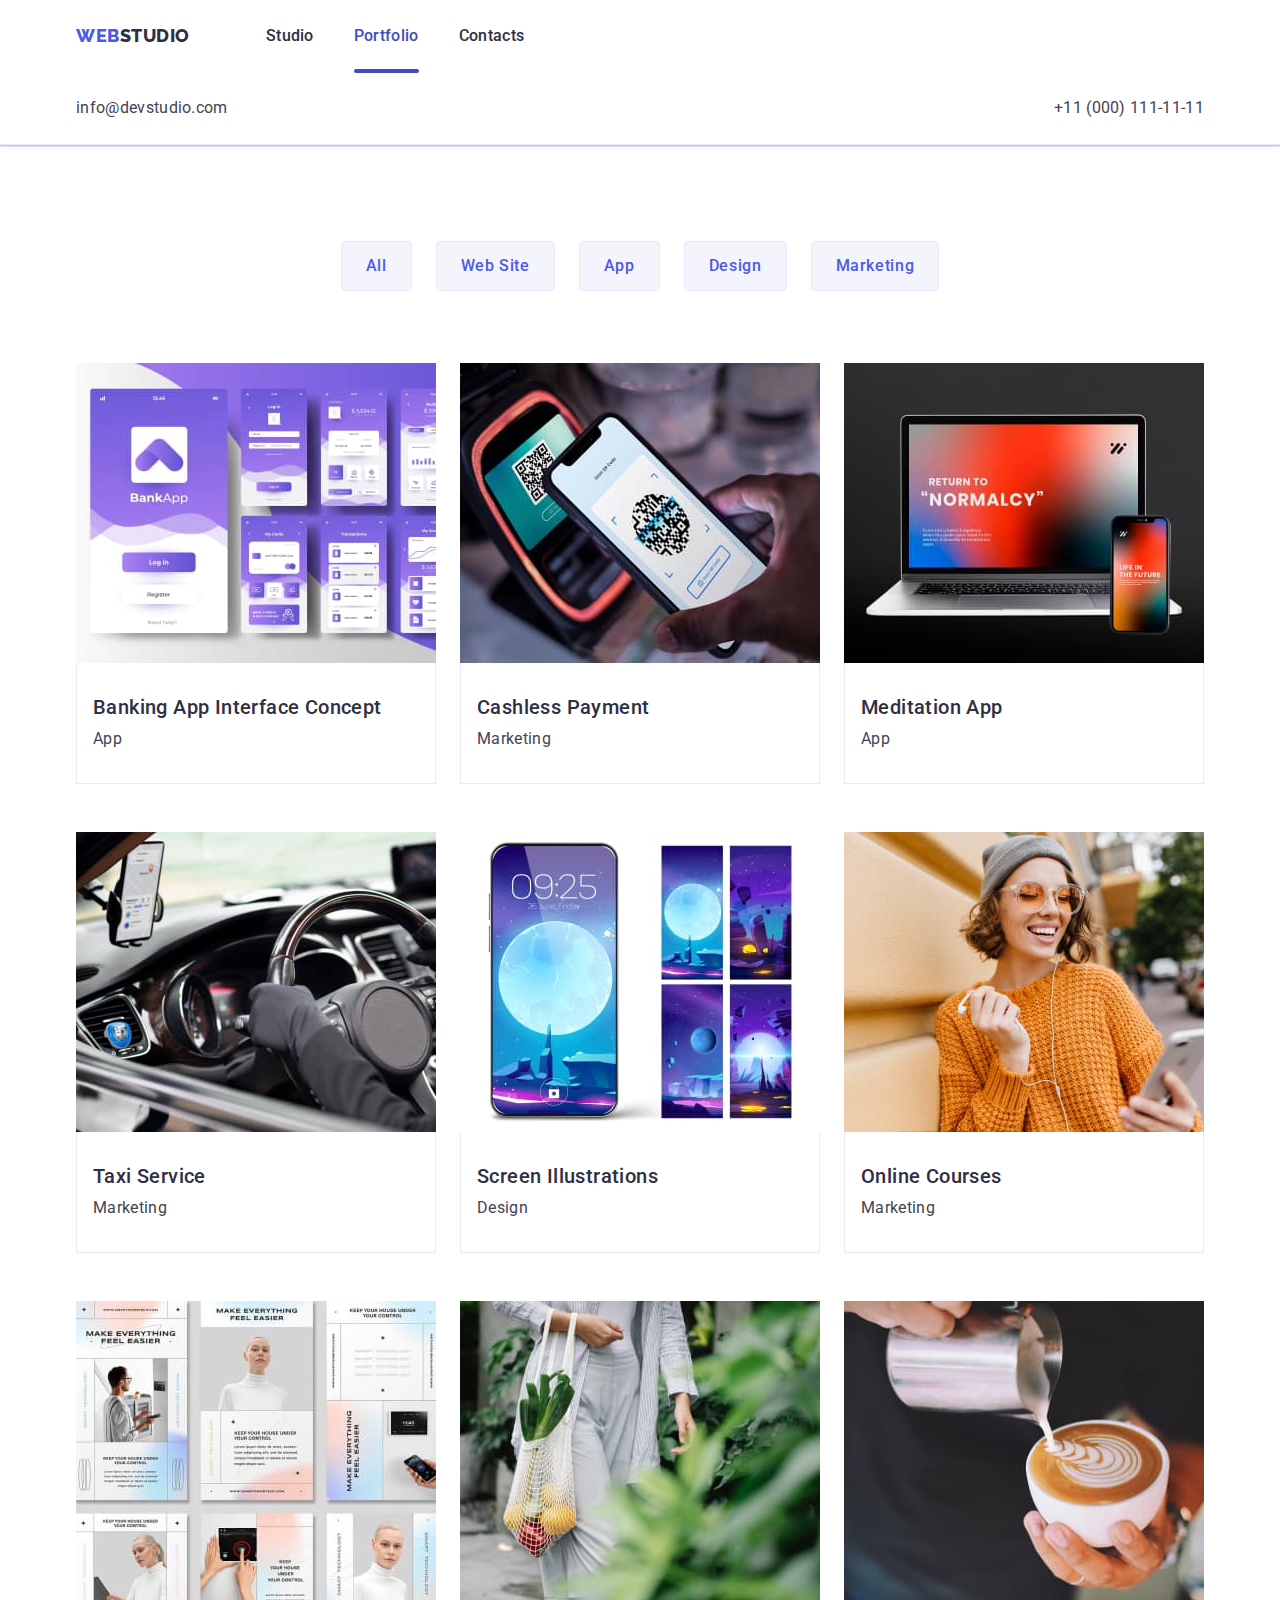
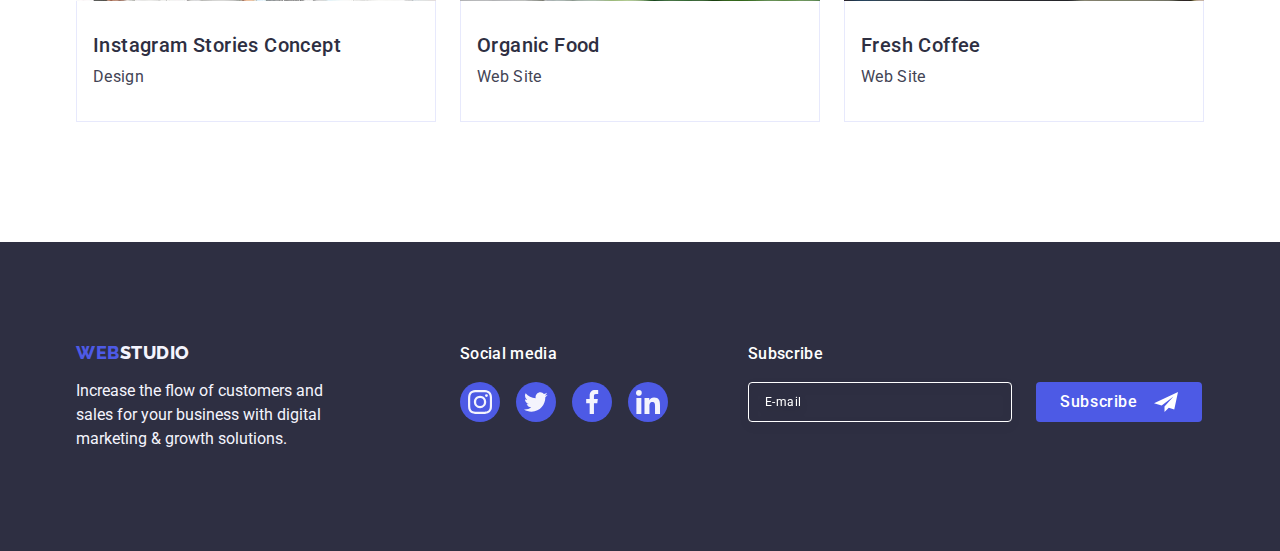
==== portfolio.html @ 95a36dfa "Initial commit" ====
<!DOCTYPE html>
<html lang="en">
  <head>
    <meta charset="UTF-8" />
    <meta http-equiv="X-UA-Compatible" content="IE=edge" />
    <meta name="viewport" content="width=device-width, initial-scale=1.0" />
    <link
      href="https://fonts.googleapis.com/css2?family=Raleway:wght@800&family=Roboto:wght@400;500;700;900&display=swap"
      rel="stylesheet"
    />
    <link
      rel="stylesheet"
      href="https://cdnjs.cloudflare.com/ajax/libs/modern-normalize/1.0.0/modern-normalize.min.css"
    />
    <link rel="stylesheet" href="./css/styles.css" />

    <title>Document</title>
  </head>
  <body>
    <header class="page-header">
      <div class="container flex-container">
        <nav class="navigation">
          <a href="./index.html" class="logo link"
            >Web<span class="logo-second-part">Studio</span></a
          >
          <ul class="menu list">
            <li>
              <a class="menu-item link" href="./index.html">Studio</a>
            </li>
            <li>
              <a
                href="./portfolio.html"
                class="menu-item link menu-item-current-page"
                >Portfolio</a
              >
            </li>
            <li>
              <a href="" class="menu-item link">Contacts</a>
            </li>
          </ul>
        </nav>
        <address class="address">
          <ul class="address-list list">
            <li>
              <a href="mailto:info@devstudio.com" class="contacts link"
                >info@devstudio.com</a
              >
            </li>
            <li>
              <a href="tel:+110001111111" class="contacts link"
                >+11 (000) 111-11-11</a
              >
            </li>
          </ul>
        </address>
      </div>
    </header>

    <main>
      <!-- Filter -->
      <section class="section porfolio-section">
        <div class="container">
          <h1 hidden>Filter</h1>

          <ul class="list filter">
            <li class="filter-item">
              <button type="button" class="filter-button button">All</button>
            </li>
            <li>
              <button type="button" class="filter-button button">
                Web Site
              </button>
            </li>
            <li>
              <button type="button" class="filter-button button">App</button>
            </li>
            <li>
              <button type="button" class="filter-button button">Design</button>
            </li>
            <li>
              <button type="button" class="filter-button button">
                Marketing
              </button>
            </li>
          </ul>

          <!-- Portfolio cards -->

          <ul class="list portfolio-list">
            <li class="portfolio-list-item">
              <a href="" class="link portfolio-list-link">
                <div class="porfolio-image-container">
                  <img
                    src="./images/portfolio-example1.jpg"
                    alt="Banking App Interface Concept"
                    width="360"
                  />

                  <p class="card-overlay">
                    14 Stylish and User-Friendly App Design Concepts · Task
                    Manager App · Calorie Tracker App · Exotic Fruit Ecommerce
                    App · Cloud Storage App
                  </p>
                </div>

                <div class="portfolio-item-container">
                  <h2 class="paragraph-name portfolio-card-name">
                    Banking App Interface Concept
                  </h2>
                  <p class="paragraph-text portfolio-card-text">App</p>
                </div>
              </a>
            </li>

            <li class="portfolio-list-item">
              <a href="" class="link portfolio-list-link">
                <div class="porfolio-image-container">
                  <img
                    src="./images/portfolio-example2.jpg"
                    alt="Cashless Payment"
                    width="360"
                  />
                  <p class="card-overlay">
                    14 Stylish and User-Friendly App Design Concepts · Task
                    Manager App · Calorie Tracker App · Exotic Fruit Ecommerce
                    App · Cloud Storage App
                  </p>
                </div>

                <div class="portfolio-item-container">
                  <h2 class="paragraph-name portfolio-card-name">
                    Cashless Payment
                  </h2>
                  <p class="paragraph-text portfolio-card-text">Marketing</p>
                </div>
              </a>
            </li>

            <li class="portfolio-list-item">
              <a href="" class="link portfolio-list-link">
                <div class="porfolio-image-container">
                  <img
                    src="./images/portfolio-example3.jpg"
                    alt="Meditation App"
                    width="360"
                  />
                  <p class="card-overlay">
                    14 Stylish and User-Friendly App Design Concepts · Task
                    Manager App · Calorie Tracker App · Exotic Fruit Ecommerce
                    App · Cloud Storage App
                  </p>
                </div>

                <div class="portfolio-item-container">
                  <h2 class="paragraph-name portfolio-card-name">
                    Meditation App
                  </h2>
                  <p class="paragraph-text portfolio-card-text">App</p>
                </div></a
              >
            </li>

            <li class="portfolio-list-item">
              <a href="" class="link portfolio-list-link">
                <div class="porfolio-image-container">
                  <img
                    src="./images/portfolio-example4.jpg"
                    alt="Taxi Service"
                    width="360"
                  />

                  <p class="card-overlay">
                    14 Stylish and User-Friendly App Design Concepts · Task
                    Manager App · Calorie Tracker App · Exotic Fruit Ecommerce
                    App · Cloud Storage App
                  </p>
                </div>

                <div class="portfolio-item-container">
                  <h2 class="paragraph-name portfolio-card-name">
                    Taxi Service
                  </h2>
                  <p class="paragraph-text portfolio-card-text">Marketing</p>
                </div></a
              >
            </li>

            <li class="portfolio-list-item">
              <a href="" class="link portfolio-list-link">
                <div class="porfolio-image-container">
                  <img
                    src="./images/portfolio-example5.jpg"
                    alt="Screen Illustrations"
                    width="360"
                  />
                  <p class="card-overlay">
                    14 Stylish and User-Friendly App Design Concepts · Task
                    Manager App · Calorie Tracker App · Exotic Fruit Ecommerce
                    App · Cloud Storage App
                  </p>
                </div>
                <div class="portfolio-item-container">
                  <h2 class="paragraph-name portfolio-card-name">
                    Screen Illustrations
                  </h2>
                  <p class="paragraph-text portfolio-card-text">Design</p>
                </div></a
              >
            </li>

            <li class="portfolio-list-item">
              <a href="" class="link portfolio-list-link">
                <div class="porfolio-image-container">
                  <img
                    src="./images/portfolio-example6.jpg"
                    alt="Online Courses"
                    width="360"
                  />
                  <p class="card-overlay">
                    14 Stylish and User-Friendly App Design Concepts · Task
                    Manager App · Calorie Tracker App · Exotic Fruit Ecommerce
                    App · Cloud Storage App
                  </p>
                </div>
                <div class="portfolio-item-container">
                  <h2 class="paragraph-name portfolio-card-name">
                    Online Courses
                  </h2>
                  <p class="paragraph-text portfolio-card-text">Marketing</p>
                </div></a
              >
            </li>

            <li class="portfolio-list-item">
              <a href="" class="link portfolio-list-link">
                <div class="porfolio-image-container">
                  <img
                    src="./images/portfolio-example7.jpg"
                    alt="Instagram Stories Concept"
                    width="360"
                  />
                  <p class="card-overlay">
                    14 Stylish and User-Friendly App Design Concepts · Task
                    Manager App · Calorie Tracker App · Exotic Fruit Ecommerce
                    App · Cloud Storage App
                  </p>
                </div>
                <div class="portfolio-item-container">
                  <h2 class="paragraph-name portfolio-card-name">
                    Instagram Stories Concept
                  </h2>
                  <p class="paragraph-text portfolio-card-text">Design</p>
                </div></a
              >
            </li>

            <li class="portfolio-list-item">
              <a href="" class="link portfolio-list-link">
                <div class="porfolio-image-container">
                  <img
                    src="./images/portfolio-example8.jpg"
                    alt="Organic Food"
                    width="360"
                  />
                  <p class="card-overlay">
                    14 Stylish and User-Friendly App Design Concepts · Task
                    Manager App · Calorie Tracker App · Exotic Fruit Ecommerce
                    App · Cloud Storage App
                  </p>
                </div>
                <div class="portfolio-item-container">
                  <h2 class="paragraph-name portfolio-card-name">
                    Organic Food
                  </h2>
                  <p class="paragraph-text portfolio-card-text">Web Site</p>
                </div></a
              >
            </li>

            <li class="portfolio-list-item">
              <a href="" class="link portfolio-list-link">
                <div class="porfolio-image-container">
                  <img
                    src="./images/portfolio-example9.jpg"
                    alt="Fresh Coffee"
                    width="360"
                  />
                  <p class="card-overlay">
                    14 Stylish and User-Friendly App Design Concepts · Task
                    Manager App · Calorie Tracker App · Exotic Fruit Ecommerce
                    App · Cloud Storage App
                  </p>
                </div>
                <div class="portfolio-item-container">
                  <h2 class="paragraph-name portfolio-card-name">
                    Fresh Coffee
                  </h2>
                  <p class="paragraph-text portfolio-card-text">Web Site</p>
                </div></a
              >
            </li>
          </ul>
        </div>
      </section>
    </main>
    <!-- Footer -->
    <footer class="footer">
      <div class="container footer-container">
        <div class="footer-logo-container">
          <a href="./index.html" class="logo footer-logo link"
            >Web<span class="logo-second-part-footer">Studio</span></a
          >
          <p class="footer-text">
            Increase the flow of customers and sales for your business with
            digital marketing & growth solutions.
          </p>
        </div>
        <div class="footer-social-media-container">
          <p class="footer-social-media-header">Social media</p>
          <ul class="footer-social-media-list list">
            <li class="footer-social-media-item">
              <a class="footer-social-media-link" href="/">
                <svg class="footer-icon" width="24" height="24">
                  <use href="./images/icons.svg#icon-instagram"></use>
                </svg>
              </a>
            </li>

            <li class="footer-social-media-item">
              <a class="footer-social-media-link" href="/">
                <svg class="footer-icon" width="24" height="24">
                  <use href="./images/icons.svg#icon-twitter"></use>
                </svg>
              </a>
            </li>

            <li class="footer-social-media-item">
              <a class="footer-social-media-link" href="/">
                <svg class="footer-icon" width="24" height="24">
                  <use href="./images/icons.svg#icon-facebook"></use>
                </svg>
              </a>
            </li>

            <li class="footer-social-media-item">
              <a class="footer-social-media-link" href="/">
                <svg class="footer-icon" width="24" height="24">
                  <use href="./images/icons.svg#icon-linkedin"></use>
                </svg>
              </a>
            </li>
          </ul>
        </div>
        <div class="footer-subscribe-container">
          <p class="footer-social-media-header">Subscribe</p>

          <form class="subscribe-form">
            <label class="footer-email-label">
              <input
                class="footer-email-input"
                type="email"
                name="email"
                placeholder="E-mail"
              />
            </label>
            <button class="button subscribe-button" type="submit">
              Subscribe
              <svg class="subscribe-icon" width="24" height="24">
                <use href="./images/icons.svg#icon-subscribe"></use>
              </svg>
            </button>
          </form>
        </div>
      </div>
    </footer>
  </body>
</html>
---- css/styles.css ----
/* General */

:root {
  --white-color: #ffffff;
  --hover-color: #404bbf;
  --main-color: #2e2f42;
  --paragraph-color: #434455;
  --brand-color: #4d5ae5;
  --light-color: #f4f4fd;
  --border-color: #e7e9fc;
  --icons-color: #8e8f99;
}

body {
  font-family: 'Roboto', sans-serif;
  color: var(--paragraph-color);
  background-color: var(--white-color);
}

.list {
  list-style: none;
}

ul,
h1,
h2,
h3,
h4,
p {
  margin: 0;
  padding: 0;
}

img {
  display: block;
}

.container {
  width: 428px;
  margin-right: auto;
  margin-left: auto;
  padding: 0 15px;
}

@media screen and (min-width: 768px) {
  .container {
    width: 768px;
  }
}

@media screen and (min-width: 1158px) {
  .container {
    width: 1158px;
  }
}

.header-container {
  display: flex;
  justify-content: space-between;
  align-content: center;
}

.section {
  padding-bottom: 96px;
}

@media screen and (min-width: 1158px) {
  .section {
    padding-bottom: 120px;
  }
}

.link {
  text-decoration: none;
  display: inline-block;
}

/* index.html page */

/* header */

.page-header {
  border-bottom: 1px solid var(--border-color);
  box-shadow: 0px 2px 1px rgba(46, 47, 66, 0.08),
    0px 1px 1px rgba(46, 47, 66, 0.16), 0px 1px 6px rgba(46, 47, 66, 0.08);
}

@media screen and (max-width: 767px) {
  .page-header {
    padding-top: 24px;
    padding-bottom: 22px;
    padding-left: 16px;
  }
}

.navigation {
  display: flex;
  align-items: center;
}

.menu {
  display: flex;
  justify-content: space-between;
  align-content: center;

  gap: 40px;
}

@media screen and (max-width: 767px) {
  .menu {
    display: none;
  }
}

/* .address-list {
  display: flex;
  gap: 40px;
  justify-content: space-between;
} */

@media screen and (min-width: 768px) {
  .address-list {
    display: flex;
    flex-direction: column;
    gap: 12px;
  }
}

@media screen and (min-width: 1158px) {
  .address-list {
    display: flex;
    flex-direction: row;
    gap: 40px;
    justify-content: space-between;
  }
}

.logo {
  margin-right: 76px;
  font-family: 'Raleway', sans-serif;
  font-weight: 800;
  font-size: 18px;
  color: var(--brand-color);
  text-transform: uppercase;
  line-height: 1.17;
  letter-spacing: 0.03em;
}

.logo-second-part {
  color: var(--main-color);
}

.menu-item {
  padding-top: 24px;
  padding-bottom: 24px;
  color: var(--main-color);
  font-weight: 500;
  line-height: 1.5;
  letter-spacing: 0.02em;
  transition-property: color;
  transition-duration: 250ms;
  transition-timing-function: cubic-bezier(0.4, 0, 0.2, 1);
}

.menu-item-current-page {
  position: relative;
  color: var(--hover-color);
}

.menu-item-current-page::after {
  content: '';
  display: block;
  width: 100%;
  height: 4px;
  border-radius: 2px;
  background-color: var(--hover-color);
  position: absolute;
  bottom: -1px;
}

/* .menu-item:hover::after {
  content: '';
  display: block;
  width: 100%;
  height: 4px;
  border-radius: 2px;
  background-color: var(--hover-color);
  position: absolute;
  bottom: -1px;
  opacity: 1;

} */

.address {
  font-style: normal;
}

@media screen and (max-width: 1157px) {
  .address {
    display: flex;
    align-items: center;
  }
}

@media screen and (max-width: 767px) {
  .address {
    display: none;
  }
}

.contacts {
  color: var(--paragraph-color);
  text-decoration: none;
  font-style: normal;
  line-height: 1.5;
  letter-spacing: 0.02em;
  transition-property: color;
  transition-duration: 250ms;
  transition-timing-function: cubic-bezier(0.4, 0, 0.2, 1);
}

@media screen and (max-width: 1157px) {
  .contacts {
    font-size: 12px;
    line-height: 1.67;
    letter-spacing: 0.04em;
  }
}

@media screen and (min-width: 1158px) {
  .contacts {
    padding-top: 24px;
    padding-bottom: 24px;
  }
}

.contacts:hover,
.contacts:focus,
.menu-item:hover,
.menu-item:focus {
  color: var(--hover-color);
}

/* hero */
.hero {
  max-width: 1440px;
  height: 600px;
  margin-left: auto;
  margin-right: auto;
  padding-bottom: 188px;
  padding-top: 188px;
  background-color: var(--main-color);
  background-image: linear-gradient(
      rgba(46, 47, 66, 0.7),
      rgba(46, 47, 66, 0.7)
    ),
    url('../images/hero.jpg');
  background-repeat: no-repeat;
  background-size: cover;
  background-position: center;
}

.main-heading {
  margin-bottom: 64px;
  font-size: 56px;
  line-height: 1.07;
  color: var(--white-color);
  text-align: center;
  max-width: 496px;
  margin-left: auto;
  margin-right: auto;
  letter-spacing: 0.02em;
}

.button {
  cursor: pointer;
  font-weight: 500;
  line-height: 1.5;
  font-family: 'Roboto', sans-serif;
  font-size: 16px;
  letter-spacing: 0.04em;
}

.main-modal-button {
  display: block;
  margin-left: auto;
  margin-right: auto;
  min-width: 169px;
  height: 56px;
  border: none;
  gap: 10px;
  box-shadow: 0px 4px 4px rgba(0, 0, 0, 0.15);
  border-radius: 4px;

  background-color: var(--brand-color);
  color: var(--white-color);
  transition-property: background-color;
  transition-duration: 250ms;
  transition-timing-function: cubic-bezier(0.4, 0, 0.2, 1);
}

.main-modal-button:hover,
.main-modal-button:focus {
  background-color: var(--hover-color);
}

/* features */

.feature-section {
  padding-top: 96px;
}

@media screen and (min-width: 1158px) {
  .feature-section {
    padding-top: 120px;
  }
}

/* .features-list {
  /* display: flex;
  justify-content: space-between;
  gap: 24px;
} */
@media screen and (min-width: 768px) {
  .features-list {
    display: flex;
    justify-content: space-between;
    flex-wrap: wrap;
    column-gap: 24px;
    row-gap: 72px;
  }
}

.features-list-item {
  /* width: calc((100% - 72px) / 4); */
}
@media screen and (max-width: 768px) {
  .features-list-item:not(:last-child) {
    margin-bottom: 72px;
  }
}

@media screen and (min-width: 768px) {
  .features-list-item {
    width: calc((100% - 24px) / 2);
  }
}

@media screen and (min-width: 1158px) {
  .features-list-item {
    width: calc((100% - 72px) / 4);
  }
}

.feature-icon-container {
  display: block;
  height: 112px;
  display: flex;
  justify-content: center;
  align-items: center;
  margin-bottom: 8px;
  /* padding: 24px 100px; */
  border-radius: 4px;
  background-color: var(--light-color);
}

@media screen and (max-width: 1158px) {
  .feature-icon-container {
    display: none;
  }
}

.features-list-item-name {
  margin-bottom: 8px;
  text-align: center;
}

@media screen and (min-width: 768px) {
  .features-list-item-name {
    text-align: left;
  }
}

.paragraph-name {
  color: var(--main-color);
  font-weight: 500;
  font-size: 20px;
  line-height: 1.2;
  letter-spacing: 0.02em;
}

.paragraph-text {
  line-height: 1.5;
  letter-spacing: 0.02em;
  color: var(--paragraph-color);
}

/* project examples */

.projects-example-section {
  display: none;
}

@media screen and (min-width: 1158px) {
  .projects-example-section {
    display: block;
  }
}

.section-title {
  margin-bottom: 72px;
  font-size: 36px;
  line-height: 1.1;
  text-align: center;
  text-transform: capitalize;
  color: var(--main-color);
  letter-spacing: 0.02em;
}

.project-example-list-item {
  width: calc((100% - 48px) / 3);
}

/* team section */

.team-section {
  padding-top: 96px;
  background-color: var(--light-color);
}

@media screen and (min-width: 1158px) {
  .team-section {
    padding-top: 120px;
  }
}

@media screen and (min-width: 768px) {
  .team-list {
    display: flex;
    justify-content: center;
    gap: 24px;
    flex-wrap: wrap;
  }
}

.project-example-list {
  display: flex;
  justify-content: center;
  gap: 24px;
}

.team-list-item {
  width: 264px;
  margin-left: auto;
  margin-right: auto;
  background-color: var(--white-color);
  box-shadow: 0px 1px 6px rgba(46, 47, 66, 0.08),
    0px 1px 1px rgba(46, 47, 66, 0.16), 0px 2px 1px rgba(46, 47, 66, 0.08);
  border-radius: 0px 0px 4px 4px;
}

.team-list-item:not(:last-child) {
  margin-bottom: 72px;
}

@media screen (min-width: 768px) {
  .team-list-item {
    width: calc((100% - 24px) / 2);
  }
}

@media screen (min-width: 1158px) {
  .team-list-item {
    width: calc((100% - 72px) / 4);
  }
}

.team-list-item-container {
  padding: 32px 0;
}

.team-member-name {
  text-align: center;
  margin-bottom: 8px;
}

.team-list-item-text {
  text-align: center;
  margin-bottom: 8px;
}

.team-social-media-list {
  display: flex;
  justify-content: center;
  gap: 24px;
}

.team-social-media-item {
  width: 40px;
  height: 40px;
}

.team-social-media-link {
  background-color: var(--brand-color);
  border-radius: 50%;
  width: 100%;
  height: 100%;
  padding: 12px;
  display: block;
  display: flex;
  align-items: center;
  justify-content: center;
  transition-property: background-color;
  transition-duration: 250ms;
  transition-timing-function: cubic-bezier(0.4, 0, 0.2, 1);
}

.team-social-media-link:hover,
.team-social-media-link:focus {
  background-color: var(--hover-color);
}

.team-social-media-icon {
  fill: var(--light-color);
}

/* Customers */
.customers-section {
  padding-top: 120px;
}

.customers-list {
  display: flex;
  gap: 24px;
}

.customers-list-item {
  width: calc((100% - 120px) / 6);
  height: 88px;
}

.customers-list-link:hover,
.customers-list-link:focus {
  border-color: var(--hover-color);
  color: var(--hover-color);
}

.customer-icon:hover,
.customer-icon:focus {
  /* fill: currentColor; */
}

.customers-list-link {
  width: 100%;
  height: 100%;
  color: var(--icons-color);
  border: 1px solid var(--icons-color);
  border-radius: 4px;
  display: flex;
  justify-content: center;
  align-items: center;
  transition: border-color 250ms cubic-bezier(0.4, 0, 0.2, 1),
    color 250ms cubic-bezier(0.4, 0, 0.2, 1);
}
.customer-icon {
  /* fill: var(--icons-color); */
  fill: currentColor;
}
/* footer */

.footer {
  padding-top: 96px;
  padding-bottom: 96px;
  background-color: var(--main-color);
}

@media screen and (min-width: 1158px) {
  .footer {
    padding-top: 100px;
    padding-bottom: 100px;
  }
}

/* .footer-container {
  display: flex;
  align-items: baseline;
} */

@media screen and (min-width: 768px) {
  .footer-container {
    display: flex;
    align-items: baseline;
  }
}

.footer-logo-container {
  margin-right: 120px;
}
.footer-logo {
  margin-bottom: 16px;
}
.logo-second-part-footer {
  color: var(--light-color);
}
.footer-text {
  width: 264px;
  color: var(--light-color);
  line-height: 1.5;
}

.footer-social-media-container {
  width: 208px;
  margin-right: 80px;
}
.footer-social-media-header {
  margin-bottom: 16px;
  font-family: 'Roboto';
  font-weight: 500;
  font-size: 16px;
  line-height: 1.5;
  letter-spacing: 0.02em;
  color: var(--white-color);
}
.footer-social-media-list {
  display: flex;
  gap: 16px;
}

.footer-social-media-item {
  width: 40px;
  height: 40px;
}

.footer-social-media-link {
  background-color: var(--brand-color);
  border-radius: 50%;
  width: 100%;
  height: 100%;
  padding: 8px;
  /* display: block; */
  display: flex;
  justify-content: center;
  align-items: center;
  transition-property: background-color;
  transition-duration: 250ms;
  transition-timing-function: cubic-bezier(0.4, 0, 0.2, 1);
}

.footer-social-media-link:hover,
.footer-social-media-link:focus {
  background-color: #31d0aa;
}

.footer-icon {
  fill: #f4f4fd;
}

/* Footer subscribe  */
.subscribe-form {
  display: flex;
}

.footer-email-label {
  margin-right: 24px;
}
.footer-email-input {
  padding: 8px 16px;
  width: 264px;
  height: 40px;
  border: 1px solid #ffffff;
  filter: drop-shadow(0px 4px 4px rgba(0, 0, 0, 0.15));
  border-radius: 4px;
  background-color: transparent;
  color: var(--white-color);
  font-size: 12px;
  line-height: 1.5;
  letter-spacing: 0.04em;
}

.footer-email-input::placeholder {
  color: var(--white-color);
  font-family: 'Roboto';
  font-style: normal;
  font-size: 12px;
  line-height: 2;
}

.subscribe-button {
  display: flex;
  justify-content: center;
  align-items: center;
  padding: 8px 24px;
  background-color: var(--brand-color);
  border: none;
  border-radius: 4px;
  min-width: 165px;
  height: 40px;
  font-weight: 500;
  color: var(--white-color);
  transition: background-color 250ms cubic-bezier(0.4, 0, 0.2, 1);
}

.subscribe-button:hover,
.subscribe-button:focus {
  background-color: var(--hover-color);
}
.subscribe-icon {
  margin-left: 16px;
}

/* portfolio page */

.porfolio-section {
  padding-top: 96px;
}
/* filter */

.filter {
  display: flex;
  justify-content: center;
  gap: 24px;
  margin-bottom: 72px;
}

.filter-button {
  background-color: var(--light-color);
  color: var(--brand-color);
  padding: 12px 24px;
  border: 1px solid var(--border-color);
  border-radius: 4px;
  transition: color 250ms cubic-bezier(0.4, 0, 0.2, 1),
    background-color 250ms cubic-bezier(0.4, 0, 0.2, 1),
    border-color 250ms cubic-bezier(0.4, 0, 0.2, 1),
    box-shadow 250ms cubic-bezier(0.4, 0, 0.2, 1);
}

.filter-button:hover,
.filter-button:focus {
  background-color: var(--hover-color);
  color: var(--white-color);
  border: 1px solid transparent;
  box-shadow: 0px 3px 1px rgba(0, 0, 0, 0.1), 0px 2px 1px rgba(0, 0, 0, 0.08),
    0px 2px 2px rgba(0, 0, 0, 0.12);
}

/* portfolio cards */

.portfolio-list {
  display: flex;
  gap: 48px 24px;
  flex-wrap: wrap;
}

.portfolio-list-item {
  width: calc((100% - 48px) / 3);
  background: var(--white-color);
}
.portfolio-list-link {
  display: block;
  transition: box-shadow 250ms cubic-bezier(0.4, 0, 0.2, 1);
}

.portfolio-list-link:hover,
.portfolio-list-link:focus {
  box-shadow: 0px 1px 6px rgba(46, 47, 66, 0.08),
    0px 1px 1px rgba(46, 47, 66, 0.16), 0px 2px 1px rgba(46, 47, 66, 0.08);
}

.porfolio-image-container {
  position: relative;
  overflow: hidden;
}

.card-overlay {
  position: absolute;
  background-color: var(--brand-color);
  width: 100%;
  height: 100%;
  top: 0;
  left: 0;
  transform: translateY(100%);
  padding: 40px 32px;
  font-family: 'Roboto', sans-serif;
  line-height: 1.5;
  letter-spacing: 0.02em;
  color: var(--light-color);
  transition: transform 250ms cubic-bezier(0.4, 0, 0.2, 1);
}

.portfolio-list-link:hover .card-overlay,
.portfolio-list-link:focus .card-overlay {
  transform: translateY(0);
}

/* .porfolio-image::before {
  content: "";
  display: inline-block;
  position: absolute;
  background-color: var(--brand-color);
  width: 100%;
  height: 100%;
  opacity: 0;
}

.portfolio-list-item:hover .porfolio-image::before,
.portfolio-list-item:focus .porfolio-image::before {
  opacity: 1;
} */

.portfolio-item-container {
  padding: 32px 16px;
  border: 1px solid var(--border-color);
  border-top: none;
}

.portfolio-card-name {
  margin-bottom: 8px;
}

/* Modal */
.backdrop {
  position: fixed;
  top: 0;
  left: 0;
  width: 100%;
  height: 100%;
  background-color: rgba(46, 47, 66, 0.4);
  transition: opacity 250ms cubic-bezier(0.4, 0, 0.2, 1),
    visibility 250ms cubic-bezier(0.4, 0, 0.2, 1);
}

.backdrop.is-hidden {
  opacity: 0;
  pointer-events: none;
  visibility: hidden;
}

.backdrop.is-hidden > .modal {
  transform: translate(-50%, -50%) scale(0);
}

.modal {
  position: absolute;
  top: 50%;
  left: 50%;
  transform: translate(-50%, -50%) scale(1);
  width: 408px;
  padding-top: 72px;
  padding-left: 24px;
  padding-right: 24px;
  padding-bottom: 24px;
  /* min-height: 576px; */

  background-color: #fcfcfc;
  box-shadow: 0px 1px 1px rgba(0, 0, 0, 0.14), 0px 1px 3px rgba(0, 0, 0, 0.12),
    0px 2px 1px rgba(0, 0, 0, 0.2);
  border-radius: 4px;
  transition: transform 250ms cubic-bezier(0.4, 0, 0.2, 1);
}

.modal-close-button {
  position: absolute;
  top: 24px;
  right: 24px;
  display: flex;
  justify-content: center;
  align-items: center;
  margin-left: auto;
  width: 24px;
  height: 24px;
  padding: 0;
  border: 1px solid rgba(0, 0, 0, 0.1);
  border-radius: 50%;
  background-color: var(--border-color);
  transition: background-color 250ms cubic-bezier(0.4, 0, 0.2, 1),
    border 250ms cubic-bezier(0.4, 0, 0.2, 1);
}

.modal-close-button:hover,
.modal-close-button:focus {
  border: none;
  background-color: var(--hover-color);
}

.modal-close-button:hover .modal-close-sign,
.modal-close-button:focus .modal-close-sign {
  fill: var(--white-color);
}

.modal-close-sign {
  fill: var(--main-color);
  transition: fill 250ms cubic-bezier(0.4, 0, 0.2, 1);
}

.modal-form {
  display: flex;
  flex-direction: column;
  align-items: center;
}

.form-name {
  margin-bottom: 16px;
  font-family: 'Roboto', sans-serif;
  font-weight: 500;
  line-height: 1.5;
  text-align: center;
  letter-spacing: 0.02em;
  color: var(--main-color);
}

.form-field-container {
  display: flex;
  flex-direction: column;
}

.form-field-container,
.terms-field-container {
  width: 100%;
}

.form-field-container:nth-child(-n + 3) {
  margin-bottom: 8px;
}

.form-field-container:nth-child(-n + 3) .modal-form-input {
  height: 40px;
  padding-left: 38px;
}

.form-field-container:nth-child(4) {
  margin-bottom: 16px;
}

.input-container {
  position: relative;
}

.textarea {
  width: 100%;
  height: 120px;
  resize: none;
  padding-left: 16px;
  padding-right: 16px;
  font-size: 12px;
  line-height: 1.17;
  letter-spacing: 0.04em;
  color: rgba(46, 47, 66, 0.4);
}

.textarea::placeholder {
  font-family: 'Roboto';
  font-size: 12px;
  line-height: 1.67;
  letter-spacing: 0.04em;
  color: rgba(46, 47, 66, 0.4);
}

.terms-field-container {
  margin-bottom: 24px;
}

.privacy-policy-link {
  color: var(--brand-color);
  text-decoration: underline;
}

.modal-form-label {
  font-family: 'Roboto', sans-serif;
  font-size: 12px;
  line-height: 1.17;
  letter-spacing: 0.04em;
  color: var(--icons-color);
}

.modal-form-label:not(:last-child) {
  margin-bottom: 4px;
}

.modal-form-input {
  width: 100%;
  background-color: transparent;
  border: 1px solid rgba(46, 47, 66, 0.2);
  border-radius: 4px;
  padding-top: 8px;
  padding-bottom: 8px;
  outline: transparent;
  transition: border-color 250ms cubic-bezier(0.4, 0, 0.2, 1);
}

.modal-form-input:focus {
  border-color: var(--brand-color);
}

.input-icon {
  position: absolute;
  left: 16px;
  top: 50%;
  transform: translateY(-50%);
  fill: var(--main-color);
  transition: fill 250ms cubic-bezier(0.4, 0, 0.2, 1);
}

.form-field-container:focus-within .input-icon {
  fill: var(--brand-color);
}

/* .modal-form-input:focus + .input-icon {
  fill: var(--brand-color);
} */

/* Checkbox */

/* .checkbox-label {
  display: inline-flex;
  align-items: center;
} */

.checkbox {
  appearance: none;
  position: absolute;
}

.custom-checkbox {
  display: inline-flex;
  margin-right: 8px;
  height: 16px;
  width: 16px;
  justify-content: center;
  align-items: center;
  border: 1px solid rgba(46, 47, 66, 0.4);
  border-radius: 2px;
  fill: transparent;
}

.checkbox:checked + .checkbox-label > .custom-checkbox {
  background-color: var(--hover-color);
  border: none;
  fill: var(--white-color);
  border-color: var(--hover-color);
}

.form-send-button {
  display: block;
  margin-left: auto;
  margin-right: auto;

  min-width: 169px;
  height: 56px;

  background-color: var(--brand-color);
  box-shadow: 0px 4px 4px rgba(0, 0, 0, 0.15);
  border-radius: 4px;
  border: none;

  font-weight: 500;
  color: var(--white-color);
  transition: background-color 250ms cubic-bezier(0.4, 0, 0.2, 1);
}

.form-send-button:hover,
.form-send-button:focus {
  background-color: var(--hover-color);
}
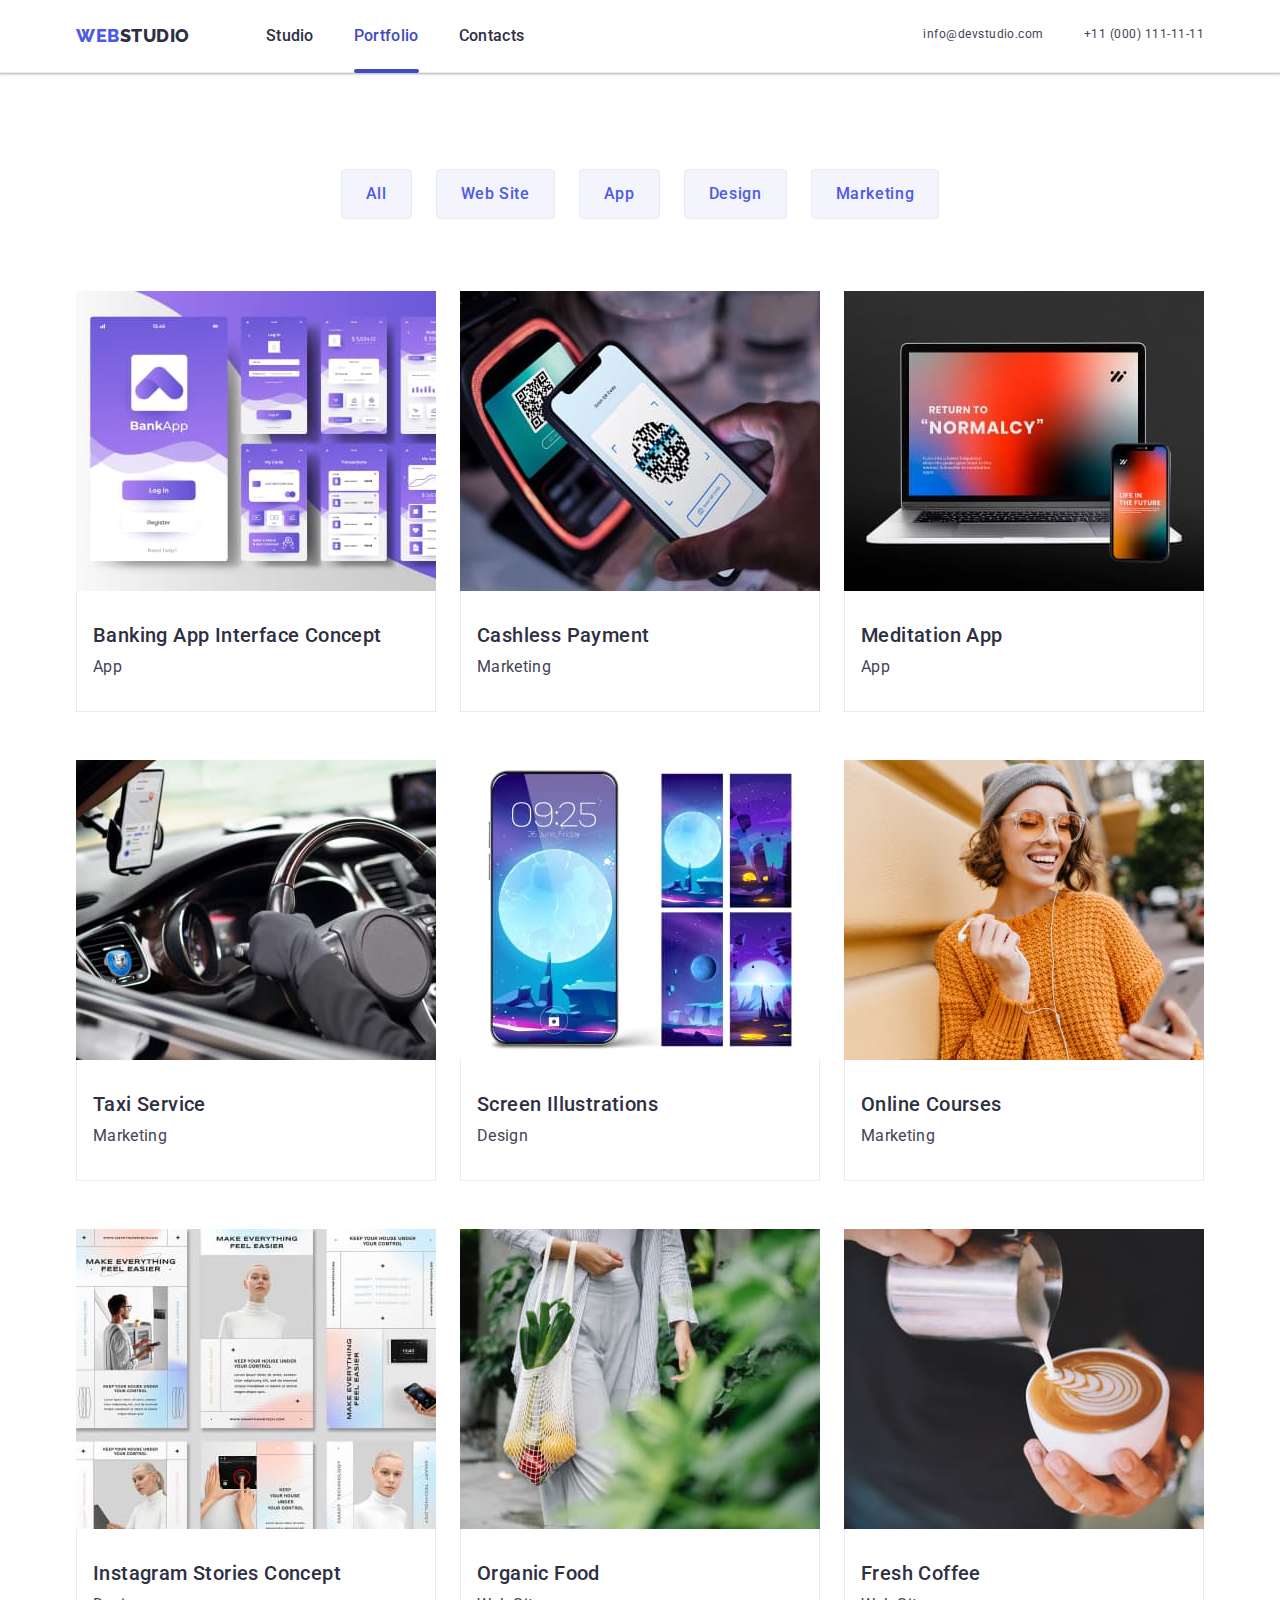
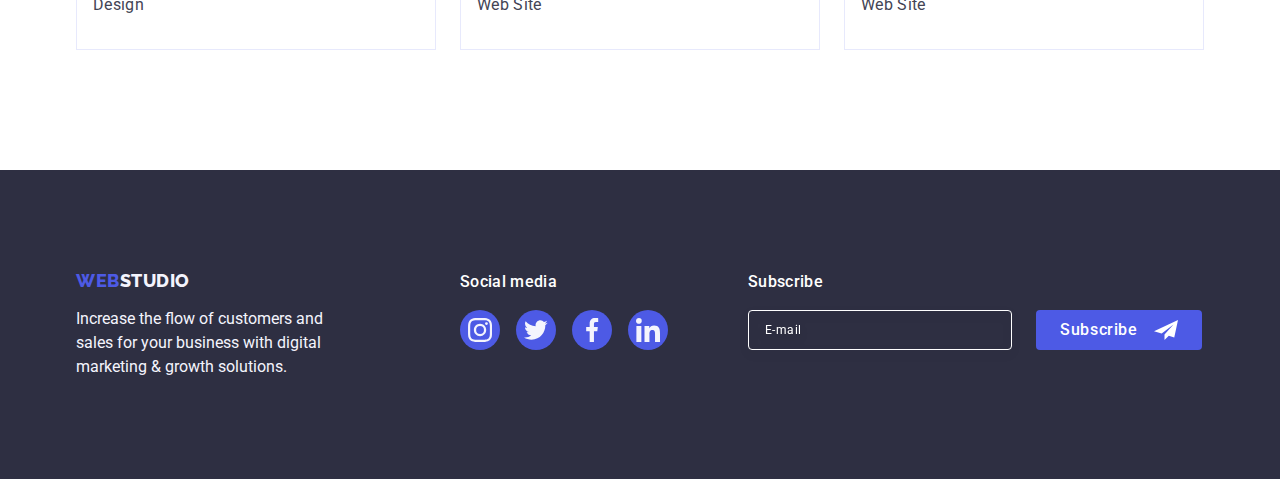
==== commit 00d8db48: "homework7" ====
--- a/portfolio.html
+++ b/portfolio.html
@@ -18,41 +18,54 @@
   </head>
   <body>
     <header class="page-header">
-      <div class="container flex-container">
-        <nav class="navigation">
-          <a href="./index.html" class="logo link"
-            >Web<span class="logo-second-part">Studio</span></a
-          >
-          <ul class="menu list">
-            <li>
-              <a class="menu-item link" href="./index.html">Studio</a>
-            </li>
-            <li>
-              <a
-                href="./portfolio.html"
-                class="menu-item link menu-item-current-page"
-                >Portfolio</a
-              >
-            </li>
-            <li>
-              <a href="" class="menu-item link">Contacts</a>
-            </li>
-          </ul>
-        </nav>
-        <address class="address">
-          <ul class="address-list list">
-            <li>
-              <a href="mailto:info@devstudio.com" class="contacts link"
-                >info@devstudio.com</a
-              >
-            </li>
-            <li>
-              <a href="tel:+110001111111" class="contacts link"
-                >+11 (000) 111-11-11</a
-              >
-            </li>
-          </ul>
-        </address>
+      <div class="container header-container">
+        <a href="./index.html" class="logo link"
+          >Web<span class="logo-second-part">Studio</span></a
+        >
+        <button
+          type="button"
+          class="button mobile-menu-button js-open-menu"
+          aria-expanded="false"
+          aria-controls="mobile-menu"
+          data-menu-button
+        >
+          <svg class="mobile-menu-icon" width="32" height="22">
+            <use href="./images/icons.svg#icon-burger"></use>
+          </svg>
+        </button>
+        <div class="desktop-menu-container">
+          <nav class="navigation">
+            <ul class="menu list">
+              <li>
+                <a class="menu-item link" href="./index.html">Studio</a>
+              </li>
+              <li>
+                <a
+                  href="./portfolio.html"
+                  class="menu-item link menu-item-current-page"
+                  >Portfolio</a
+                >
+              </li>
+              <li>
+                <a href="" class="menu-item link">Contacts</a>
+              </li>
+            </ul>
+          </nav>
+          <address class="address">
+            <ul class="address-list list">
+              <li>
+                <a href="mailto:info@devstudio.com" class="contacts link"
+                  >info@devstudio.com</a
+                >
+              </li>
+              <li>
+                <a href="tel:+110001111111" class="contacts link"
+                  >+11 (000) 111-11-11</a
+                >
+              </li>
+            </ul>
+          </address>
+        </div>
       </div>
     </header>
 
--- a/css/styles.css
+++ b/css/styles.css
@@ -36,7 +36,8 @@
 }
 
 .container {
-  width: 428px;
+  /* width: 428px; */
+  min-width: 320px;
   margin-right: auto;
   margin-left: auto;
   padding: 0 15px;
@@ -56,8 +57,14 @@
 
 .header-container {
   display: flex;
-  justify-content: space-between;
+  align-items: center;
   align-content: center;
+}
+
+@media screen and (max-width: 767px) {
+  .header-container {
+    justify-content: space-between;
+  }
 }
 
 .section {
@@ -80,6 +87,7 @@
 /* header */
 
 .page-header {
+  position: relative;
   border-bottom: 1px solid var(--border-color);
   box-shadow: 0px 2px 1px rgba(46, 47, 66, 0.08),
     0px 1px 1px rgba(46, 47, 66, 0.16), 0px 1px 6px rgba(46, 47, 66, 0.08);
@@ -88,27 +96,82 @@
 @media screen and (max-width: 767px) {
   .page-header {
     padding-top: 24px;
-    padding-bottom: 22px;
-    padding-left: 16px;
-  }
-}
-
-.navigation {
+    padding-bottom: 24px;
+  }
+}
+
+.desktop-menu-container {
+  display: flex;
+  justify-content: space-between;
+  width: 100%;
+}
+
+@media screen and (max-width: 767px) {
+  .desktop-menu-container {
+    display: none;
+  }
+}
+
+.menu-toggle {
+  position: absolute;
+  top: 16px;
+  right: 16px;
   display: flex;
   align-items: center;
+  justify-content: center;
+
+  min-height: 24px;
+  min-width: 24px;
+  margin: 0;
+  padding: 0;
+  border-radius: 50%;
+  background: rgba(231, 233, 252, 0.1);
+  border: 1px solid rgba(46, 47, 66, 0.1);
+  outline: none;
+}
+
+@media (min-width: 768px) {
+  .menu-toggle {
+    display: none;
+  }
+}
+
+.menu-toggle-icon {
+  fill: var(--main-color);
+}
+
+.menu-container {
+  position: fixed;
+  top: 0;
+  left: 0;
+  width: 100vw;
+  height: 100vh;
+  padding: 80px 35px 40px 40px;
+  background-color: var(--white-color);
+  z-index: 999;
+
+  transform: translateX(100%);
+  transition: transform 250ms ease-in-out;
+}
+
+.menu-container.is-open {
+  transform: translateX(0);
+}
+
+.menu-container > .navigation {
+  margin-bottom: 284px;
 }
 
 .menu {
   display: flex;
-  justify-content: space-between;
-  align-content: center;
-
+  flex-direction: column;
   gap: 40px;
 }
-
-@media screen and (max-width: 767px) {
+@media screen and (min-width: 768px) {
   .menu {
-    display: none;
+    align-items: center;
+    flex-direction: row;
+    justify-content: space-between;
   }
 }
 
@@ -117,6 +180,12 @@
   gap: 40px;
   justify-content: space-between;
 } */
+
+@media screen and (max-width: 767px) {
+  .address-list {
+    margin-bottom: 48px;
+  }
+}
 
 @media screen and (min-width: 768px) {
   .address-list {
@@ -136,7 +205,6 @@
 }
 
 .logo {
-  margin-right: 76px;
   font-family: 'Raleway', sans-serif;
   font-weight: 800;
   font-size: 18px;
@@ -146,36 +214,57 @@
   letter-spacing: 0.03em;
 }
 
+@media screen and (min-width: 768px) {
+  .logo {
+    margin-right: 76px;
+  }
+}
+
 .logo-second-part {
   color: var(--main-color);
 }
 
 .menu-item {
-  padding-top: 24px;
-  padding-bottom: 24px;
   color: var(--main-color);
-  font-weight: 500;
-  line-height: 1.5;
   letter-spacing: 0.02em;
   transition-property: color;
   transition-duration: 250ms;
   transition-timing-function: cubic-bezier(0.4, 0, 0.2, 1);
 }
 
+@media screen and (max-width: 767px) {
+  .menu-item {
+    font-size: 36px;
+    font-weight: 700;
+    line-height: 1.11;
+  }
+}
+
+@media screen and (min-width: 768px) {
+  .menu-item {
+    padding-top: 24px;
+    padding-bottom: 24px;
+    font-weight: 500;
+    line-height: 1.5;
+  }
+}
+
 .menu-item-current-page {
   position: relative;
   color: var(--hover-color);
 }
 
-.menu-item-current-page::after {
-  content: '';
-  display: block;
-  width: 100%;
-  height: 4px;
-  border-radius: 2px;
-  background-color: var(--hover-color);
-  position: absolute;
-  bottom: -1px;
+@media screen and (min-width: 768px) {
+  .menu-item-current-page::after {
+    content: '';
+    display: block;
+    width: 100%;
+    height: 4px;
+    border-radius: 2px;
+    background-color: var(--hover-color);
+    position: absolute;
+    bottom: -1px;
+  }
 }
 
 /* .menu-item:hover::after {
@@ -195,16 +284,10 @@
   font-style: normal;
 }
 
-@media screen and (max-width: 1157px) {
+@media screen and (min-width: 768px) and (max-width: 1157px) {
   .address {
     display: flex;
     align-items: center;
-  }
-}
-
-@media screen and (max-width: 767px) {
-  .address {
-    display: none;
   }
 }
 
@@ -212,14 +295,28 @@
   color: var(--paragraph-color);
   text-decoration: none;
   font-style: normal;
-  line-height: 1.5;
-  letter-spacing: 0.02em;
   transition-property: color;
   transition-duration: 250ms;
   transition-timing-function: cubic-bezier(0.4, 0, 0.2, 1);
 }
 
-@media screen and (max-width: 1157px) {
+@media screen and (max-width: 767px) {
+  .contacts {
+    font-weight: 500;
+    font-size: 20px;
+    line-height: 1.2;
+    letter-spacing: 0.02em;
+    transition: font-size 250ms cubic-bezier(0.4, 0, 0.2, 1);
+  }
+}
+
+@media screen and (max-width: 767px) {
+  .contact-email {
+    margin-bottom: 40px;
+  }
+}
+
+@media screen and (min-width: 768px) {
   .contacts {
     font-size: 12px;
     line-height: 1.67;
@@ -241,35 +338,154 @@
   color: var(--hover-color);
 }
 
+@media screen and (max-width: 767px) {
+  .contacts:hover,
+  .contacts:focus,
+  .menu-item:hover,
+  .menu-item:focus {
+    font-size: 36px;
+  }
+}
+
+.menu-social-media-list {
+  display: flex;
+  gap: 56px;
+}
+
+.mobile-menu-button {
+  display: inline-flex;
+  align-items: center;
+  padding: 0;
+  background-color: transparent;
+  border: none;
+}
+
+@media screen and (min-width: 768px) {
+  .mobile-menu-button {
+    display: none;
+  }
+}
+
+.mobile-menu-icon {
+  stroke: #2e2f42;
+}
+
 /* hero */
 .hero {
   max-width: 1440px;
-  height: 600px;
+  height: 432px;
   margin-left: auto;
   margin-right: auto;
-  padding-bottom: 188px;
-  padding-top: 188px;
+  padding-bottom: 112px;
+  padding-top: 112px;
   background-color: var(--main-color);
   background-image: linear-gradient(
       rgba(46, 47, 66, 0.7),
       rgba(46, 47, 66, 0.7)
     ),
-    url('../images/hero.jpg');
+    url('../images/hero-mobile.jpg');
   background-repeat: no-repeat;
   background-size: cover;
   background-position: center;
 }
 
+@media screen and (min-width: 768px) {
+  .hero {
+    height: 436px;
+  }
+}
+
+@media screen and (min-width: 1158px) {
+  .hero {
+    height: 600px;
+    padding-bottom: 188px;
+    padding-top: 188px;
+  }
+}
+
+@media (min-device-pixel-ratio: 2),
+  (min-resolution: 192dpi),
+  (min-resolution: 2dppx) {
+  .hero {
+    background-image: linear-gradient(
+        rgba(46, 47, 66, 0.7),
+        rgba(46, 47, 66, 0.7)
+      ),
+      url('../images/hero-mobile2x.jpg');
+  }
+}
+
+@media screen and (min-width: 429px) {
+  .hero {
+    background-image: linear-gradient(
+        rgba(46, 47, 66, 0.7),
+        rgba(46, 47, 66, 0.7)
+      ),
+      url('../images/hero-tablet.jpg');
+  }
+
+  @media (min-device-pixel-ratio: 2),
+    (min-resolution: 192dpi),
+    (min-resolution: 2dppx) {
+    .hero {
+      background-image: linear-gradient(
+          rgba(46, 47, 66, 0.7),
+          rgba(46, 47, 66, 0.7)
+        ),
+        url('../images/hero-tablet2x.jpg');
+    }
+  }
+}
+
+@media screen and (min-width: 769px) {
+  .hero {
+    background-image: linear-gradient(
+        rgba(46, 47, 66, 0.7),
+        rgba(46, 47, 66, 0.7)
+      ),
+      url('../images/hero-desktop.jpg');
+  }
+  @media (min-device-pixel-ratio: 2),
+    (min-resolution: 192dpi),
+    (min-resolution: 2dppx) {
+    .hero {
+      background-image: linear-gradient(
+          rgba(46, 47, 66, 0.7),
+          rgba(46, 47, 66, 0.7)
+        ),
+        url('../images/hero-desktop2x.jpg');
+    }
+  }
+}
+
 .main-heading {
-  margin-bottom: 64px;
-  font-size: 56px;
-  line-height: 1.07;
+  margin-bottom: 72px;
+  font-size: 36px;
+  line-height: 1.11;
+
   color: var(--white-color);
   text-align: center;
-  max-width: 496px;
+  max-width: 320px;
+
   margin-left: auto;
   margin-right: auto;
   letter-spacing: 0.02em;
+}
+
+@media screen and (min-width: 768px) {
+  .main-heading {
+    margin-bottom: 36px;
+
+    font-size: 56px;
+    line-height: 1.07;
+    max-width: 496px;
+  }
+}
+
+@media screen and (min-width: 1158px) {
+  .main-heading {
+    margin-bottom: 48px;
+  }
 }
 
 .button {
@@ -383,16 +599,30 @@
 
 .paragraph-name {
   color: var(--main-color);
-  font-weight: 500;
-  font-size: 20px;
-  line-height: 1.2;
+  font-weight: 700;
+  font-size: 36px;
+  line-height: 1.11;
   letter-spacing: 0.02em;
+}
+
+@media screen and (min-width: 1158px) {
+  .paragraph-name {
+    font-weight: 500;
+    font-size: 20px;
+    line-height: 1.2;
+  }
 }
 
 .paragraph-text {
   line-height: 1.5;
   letter-spacing: 0.02em;
   color: var(--paragraph-color);
+}
+
+@media screen and (max-width: 767px) {
+  .paragraph-text {
+    font-weight: 500;
+  }
 }
 
 /* project examples */
@@ -438,7 +668,8 @@
   .team-list {
     display: flex;
     justify-content: center;
-    gap: 24px;
+    row-gap: 64px;
+    column-gap: 24px;
     flex-wrap: wrap;
   }
 }
@@ -451,25 +682,33 @@
 
 .team-list-item {
   width: 264px;
-  margin-left: auto;
-  margin-right: auto;
+
   background-color: var(--white-color);
   box-shadow: 0px 1px 6px rgba(46, 47, 66, 0.08),
     0px 1px 1px rgba(46, 47, 66, 0.16), 0px 2px 1px rgba(46, 47, 66, 0.08);
   border-radius: 0px 0px 4px 4px;
 }
 
-.team-list-item:not(:last-child) {
-  margin-bottom: 72px;
-}
-
-@media screen (min-width: 768px) {
+@media screen and (max-width: 767px) {
   .team-list-item {
-    width: calc((100% - 24px) / 2);
-  }
-}
-
-@media screen (min-width: 1158px) {
+    margin-left: auto;
+    margin-right: auto;
+  }
+}
+
+@media screen and (max-width: 767px) {
+  .team-list-item:not(:last-child) {
+    margin-bottom: 72px;
+  }
+}
+
+@media screen and (min-width: 768px) {
+  .team-list-item {
+    /* width: calc((100% - 24px) / 2); */
+  }
+}
+
+@media screen and (min-width: 1158px) {
   .team-list-item {
     width: calc((100% - 72px) / 4);
   }
@@ -482,6 +721,9 @@
 .team-member-name {
   text-align: center;
   margin-bottom: 8px;
+  font-weight: 500;
+  font-size: 20px;
+  line-height: 1.2;
 }
 
 .team-list-item-text {
@@ -526,17 +768,61 @@
 
 /* Customers */
 .customers-section {
-  padding-top: 120px;
+  padding-top: 96px;
+}
+
+@media screen and (min-width: 1158px) {
+  .customers-section {
+    padding-top: 120px;
+  }
 }
 
 .customers-list {
   display: flex;
-  gap: 24px;
+  flex-wrap: wrap;
+}
+
+@media screen and (max-width: 767px) {
+  .customers-list {
+    column-gap: 16px;
+    row-gap: 72px;
+  }
+}
+
+@media screen and (min-width: 768px) {
+  .customers-list {
+    column-gap: 24px;
+    row-gap: 72px;
+  }
+}
+
+@media screen and (min-width: 1158px) {
+  .customers-list {
+    column-gap: 24px;
+    row-gap: 72px;
+  }
 }
 
 .customers-list-item {
-  width: calc((100% - 120px) / 6);
   height: 88px;
+}
+
+@media screen and (max-width: 767px) {
+  .customers-list-item {
+    width: calc((100% - 16px) / 2);
+  }
+}
+
+@media screen and (min-width: 768px) {
+  .customers-list-item {
+    width: calc((100% - 48px) / 3);
+  }
+}
+
+@media screen and (min-width: 1158px) {
+  .customers-list-item {
+    width: calc((100% - 120px) / 6);
+  }
 }
 
 .customers-list-link:hover,
@@ -586,15 +872,41 @@
   align-items: baseline;
 } */
 
+@media screen and (max-width: 767px) {
+  .footer-container {
+    display: flex;
+    flex-direction: column;
+    align-items: center;
+  }
+}
+
 @media screen and (min-width: 768px) {
   .footer-container {
     display: flex;
     align-items: baseline;
-  }
-}
-
-.footer-logo-container {
-  margin-right: 120px;
+    flex-wrap: wrap;
+    row-gap: 72px;
+  }
+}
+
+@media screen and (max-width: 767px) {
+  .footer-logo-container {
+    display: flex;
+    flex-direction: column;
+    align-items: center;
+    margin-bottom: 72px;
+  }
+}
+
+@media screen and (min-width: 768px) {
+  .footer-logo-container {
+    margin-right: 24px;
+  }
+}
+@media screen and (min-width: 1158px) {
+  .footer-logo-container {
+    margin-right: 120px;
+  }
 }
 .footer-logo {
   margin-bottom: 16px;
@@ -610,7 +922,21 @@
 
 .footer-social-media-container {
   width: 208px;
-  margin-right: 80px;
+}
+
+@media screen and (max-width: 767px) {
+  .footer-social-media-container {
+    display: flex;
+    flex-direction: column;
+    align-items: center;
+    margin-bottom: 72px;
+  }
+}
+
+@media screen and (min-width: 1158px) {
+  .footer-social-media-container {
+    margin-right: 80px;
+  }
 }
 .footer-social-media-header {
   margin-bottom: 16px;
@@ -656,16 +982,56 @@
 }
 
 /* Footer subscribe  */
+
+@media screen and (max-width: 767px) {
+  .footer-subscribe-container {
+    display: flex;
+    flex-direction: column;
+    align-items: center;
+    width: 100%;
+  }
+}
+
 .subscribe-form {
   display: flex;
 }
 
-.footer-email-label {
-  margin-right: 24px;
+@media screen and (max-width: 767px) {
+  .subscribe-form {
+    flex-direction: column;
+    align-items: center;
+    gap: 16px;
+    width: 100%;
+  }
+}
+
+@media screen and (min-width: 768px) {
+  .subscribe-form {
+    flex-direction: row;
+  }
+}
+
+@media screen and (max-width: 767px) {
+  .footer-email-label {
+    width: 100%;
+    display: flex;
+    justify-content: center;
+  }
+}
+
+@media screen and (min-width: 768px) {
+  .footer-email-label {
+    margin-right: 24px;
+  }
 }
 .footer-email-input {
   padding: 8px 16px;
-  width: 264px;
+
+  margin-left: auto;
+  margin-right: auto;
+  width: 100%;
+  max-width: 398px;
+  /* min-width: 264px; */
   height: 40px;
   border: 1px solid #ffffff;
   filter: drop-shadow(0px 4px 4px rgba(0, 0, 0, 0.15));
@@ -677,6 +1043,11 @@
   letter-spacing: 0.04em;
 }
 
+@media screen and (min-width: 768px) {
+  .footer-email-input {
+    min-width: 264px;
+  }
+}
 .footer-email-input::placeholder {
   color: var(--white-color);
   font-family: 'Roboto';
@@ -877,13 +1248,17 @@
 }
 
 .modal-close-button:hover,
-.modal-close-button:focus {
+.modal-close-button:focus,
+.menu-toggle:hover,
+.menu-toggle:focus {
   border: none;
   background-color: var(--hover-color);
 }
 
 .modal-close-button:hover .modal-close-sign,
-.modal-close-button:focus .modal-close-sign {
+.modal-close-button:focus .modal-close-sign,
+.menu-toggle:hover .menu-toggle-icon,
+.menu-toggle:focus .menu-toggle-icon {
   fill: var(--white-color);
 }
 
